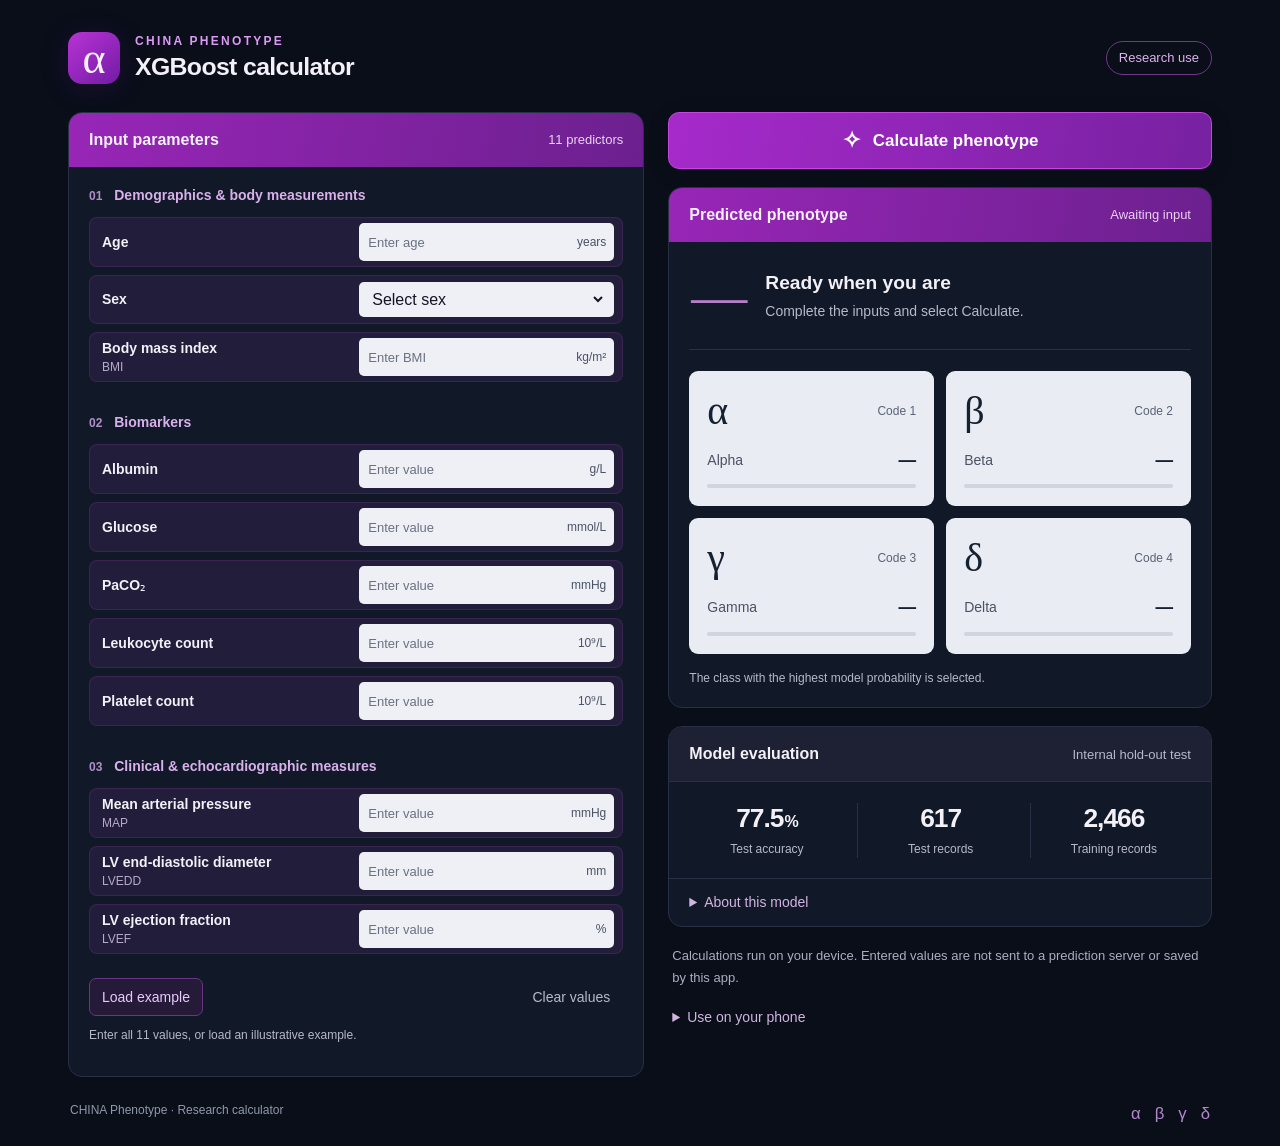
==== docs/model11/index.html @ d19f2a62 "Upload both CHINA phenotype calculators, trained models, and full documentation Preserve all 51 pack" ====
<!doctype html>
<html lang="en">
<head>
  <meta charset="utf-8">
  <meta name="viewport" content="width=device-width, initial-scale=1">
  <meta name="theme-color" content="#891fba">
  <meta name="description" content="An XGBoost research calculator for CHINA phenotypes: enter 11 predictors to estimate alpha, beta, gamma and delta class probabilities.">
  <meta name="robots" content="noindex, nofollow">
  <meta name="apple-mobile-web-app-capable" content="yes">
  <meta name="apple-mobile-web-app-title" content="Phenotype">
  <title>CHINA Phenotype | XGBoost Calculator</title>
  <link rel="icon" type="image/svg+xml" href="data:image/svg+xml,%3Csvg xmlns='http://www.w3.org/2000/svg' viewBox='0 0 64 64'%3E%3Crect width='64' height='64' rx='15' fill='%23891fba'/%3E%3Ctext x='32' y='45' text-anchor='middle' font-family='serif' font-size='49' fill='white'%3E%CE%B1%3C/text%3E%3C/svg%3E">
  <link rel="manifest" href="./manifest.webmanifest">
  <link rel="apple-touch-icon" href="./icon-180.png">
  <link rel="stylesheet" href="./styles.css">
</head>
<body>
  <div class="shell">
    <header class="page-header">
      <div class="identity"><div class="mark" aria-hidden="true">α</div><div><p class="eyebrow">CHINA PHENOTYPE</p><h1>XGBoost calculator</h1></div></div>
      <div class="header-tools"><span class="research-tag">Research use</span><button class="quiet" id="install" type="button" hidden>Install app</button></div>
    </header>
    <main class="workspace">
      <section class="panel input-panel" aria-labelledby="input-heading">
        <div class="panel-header"><h2 id="input-heading">Input parameters</h2><span>11 predictors</span></div>
        <form id="predictor-form" autocomplete="off">
          <fieldset><legend><span>01</span> Demographics &amp; body measurements</legend>
            <div class="field"><label for="Age">Age</label><div class="entry"><input id="Age" name="Age" type="number" inputmode="decimal" min="0" step="any" placeholder="Enter age" required aria-describedby="Age-unit"><span class="unit" id="Age-unit">years</span></div></div>
            <div class="field"><label for="SEX">Sex</label><div class="entry"><select id="SEX" name="SEX" required><option value="">Select sex</option><option value="0">Male (0)</option><option value="1">Female (1)</option></select></div></div>
            <div class="field"><label for="BMI">Body mass index <small>BMI</small></label><div class="entry"><input id="BMI" name="BMI" type="number" inputmode="decimal" min="0" step="any" placeholder="Enter BMI" required aria-describedby="BMI-unit"><span class="unit" id="BMI-unit">kg/m²</span></div></div>
          </fieldset>
          <fieldset><legend><span>02</span> Biomarkers</legend>
            <div class="field"><label for="Albumin">Albumin</label><div class="entry"><input id="Albumin" name="Albumin" type="number" inputmode="decimal" min="0" step="any" placeholder="Enter value" required aria-describedby="Albumin-unit"><span class="unit" id="Albumin-unit">g/L</span></div></div>
            <div class="field"><label for="Glucose">Glucose</label><div class="entry"><input id="Glucose" name="Glucose" type="number" inputmode="decimal" min="0" step="any" placeholder="Enter value" required aria-describedby="Glucose-unit"><span class="unit" id="Glucose-unit">mmol/L</span></div></div>
            <div class="field"><label for="PaCO2">PaCO₂</label><div class="entry"><input id="PaCO2" name="PaCO2" type="number" inputmode="decimal" min="0" step="any" placeholder="Enter value" required aria-describedby="PaCO2-unit"><span class="unit" id="PaCO2-unit">mmHg</span></div></div>
            <div class="field"><label for="Leukocyte">Leukocyte count</label><div class="entry"><input id="Leukocyte" name="Leukocyte" type="number" inputmode="decimal" min="0" step="any" placeholder="Enter value" required aria-describedby="Leukocyte-unit"><span class="unit" id="Leukocyte-unit">10⁹/L</span></div></div>
            <div class="field"><label for="Platelet">Platelet count</label><div class="entry"><input id="Platelet" name="Platelet" type="number" inputmode="decimal" min="0" step="any" placeholder="Enter value" required aria-describedby="Platelet-unit"><span class="unit" id="Platelet-unit">10⁹/L</span></div></div>
          </fieldset>
          <fieldset><legend><span>03</span> Clinical &amp; echocardiographic measures</legend>
            <div class="field"><label for="MAP">Mean arterial pressure <small>MAP</small></label><div class="entry"><input id="MAP" name="MAP" type="number" inputmode="decimal" min="0" step="any" placeholder="Enter value" required aria-describedby="MAP-unit"><span class="unit" id="MAP-unit">mmHg</span></div></div>
            <div class="field"><label for="LVEDD">LV end-diastolic diameter <small>LVEDD</small></label><div class="entry"><input id="LVEDD" name="LVEDD" type="number" inputmode="decimal" min="0" step="any" placeholder="Enter value" required aria-describedby="LVEDD-unit"><span class="unit" id="LVEDD-unit">mm</span></div></div>
            <div class="field"><label for="LVEF">LV ejection fraction <small>LVEF</small></label><div class="entry"><input id="LVEF" name="LVEF" type="number" inputmode="decimal" min="0" max="100" step="any" placeholder="Enter value" required aria-describedby="LVEF-unit"><span class="unit" id="LVEF-unit">%</span></div></div>
          </fieldset>
          <div class="form-actions"><button class="quiet" id="example" type="button" disabled>Load example</button><button class="quiet muted" type="reset">Clear values</button></div>
          <p class="input-status" id="input-status" aria-live="polite">Enter all 11 values, or load an illustrative example.</p>
        </form>
      </section>
      <aside class="results-column" aria-label="Prediction results">
        <button id="calculate" type="submit" form="predictor-form" class="calculate" disabled><span aria-hidden="true">✧</span><span id="calculate-text">Loading model…</span></button>
        <p class="error" id="error" role="alert" hidden></p>
        <section class="panel result-panel" aria-labelledby="result-heading">
          <div class="panel-header"><h2 id="result-heading">Predicted phenotype</h2><span id="result-status">Awaiting input</span></div>
          <div class="result-content">
            <div id="result-summary" class="result-summary" aria-live="polite" aria-atomic="true"><div class="result-symbol" id="result-symbol">—</div><div><p class="summary-label" id="summary-label">Ready when you are</p><p class="summary-detail" id="summary-detail">Complete the inputs and select Calculate.</p></div></div>
            <div class="phenotype-grid" id="phenotype-grid">
              <div class="phenotype-card" data-code="1"><div class="card-top"><span class="greek">α</span><span class="code">Code 1</span></div><div class="card-bottom"><span class="class-name">Alpha</span><span class="probability">—</span></div><div class="track"><div class="bar"></div></div></div>
              <div class="phenotype-card" data-code="2"><div class="card-top"><span class="greek">β</span><span class="code">Code 2</span></div><div class="card-bottom"><span class="class-name">Beta</span><span class="probability">—</span></div><div class="track"><div class="bar"></div></div></div>
              <div class="phenotype-card" data-code="3"><div class="card-top"><span class="greek">γ</span><span class="code">Code 3</span></div><div class="card-bottom"><span class="class-name">Gamma</span><span class="probability">—</span></div><div class="track"><div class="bar"></div></div></div>
              <div class="phenotype-card" data-code="4"><div class="card-top"><span class="greek">δ</span><span class="code">Code 4</span></div><div class="card-bottom"><span class="class-name">Delta</span><span class="probability">—</span></div><div class="track"><div class="bar"></div></div></div>
            </div>
            <p class="result-note">The class with the highest model probability is selected.</p>
            <p id="range-note" class="range-note" hidden></p>
          </div>
        </section>
        <section class="panel model-panel" aria-labelledby="model-heading">
          <div class="panel-header secondary"><h2 id="model-heading">Model evaluation</h2><span>Internal hold-out test</span></div>
          <div class="metrics"><div><strong>77.5<span>%</span></strong><p>Test accuracy</p></div><div><strong>617</strong><p>Test records</p></div><div><strong>2,466</strong><p>Training records</p></div></div>
          <details class="model-details"><summary>About this model</summary><div><p>XGBoost multiclass classification using 11 predictors. The 3,083-record dataset was split into stratified training (80%) and test (20%) sets, with random seed 20260925.</p><p>The outcome is coded 1 = α, 2 = β, 3 = γ, and 4 = δ. These figures describe internal testing; external validation has not been provided.</p><p>Input units follow the supplied calculator specification. For research evaluation; clinical use requires further validation.</p></div></details>
        </section>
        <p class="privacy-note">Calculations run on your device. Entered values are not sent to a prediction server or saved by this app.</p>
        <details class="install-help"><summary>Use on your phone</summary><p>Open this page in your phone’s browser. To keep it as an app, choose “Add to Home Screen” in the share menu on iPhone, or “Install app” / “Add to Home screen” in the browser menu on Android, where supported.</p></details>
      </aside>
    </main>
    <footer><span>CHINA Phenotype · Research calculator</span><span>α &nbsp; β &nbsp; γ &nbsp; δ</span></footer>
  </div>
  <noscript><p class="error">Please enable JavaScript to use the prediction model.</p></noscript>
  <script type="module">
    import('./app.mjs').catch(() => {
      document.getElementById('calculate-text').textContent = 'Model unavailable';
      const error = document.getElementById('error');
      error.textContent = 'The model could not load. Check your connection and reload this page.';
      error.hidden = false;
    });
  </script>
</body>
</html>
---- docs/model11/styles.css ----
:root{color-scheme:dark;--bg:#090e19;--panel:#111827;--line:#273044;--ink:#f3f0f8;--muted:#b6b9ca;--purple:#aa39d4;--bright:#dc9af5;--focus:#f0c4ff;font-family:Inter,-apple-system,BlinkMacSystemFont,"Segoe UI",Arial,sans-serif;font-size:16px}
*{box-sizing:border-box}body{margin:0;background:var(--bg);color:var(--ink);line-height:1.5}button,input,select{font:inherit}button,select{cursor:pointer}button:disabled{cursor:wait;opacity:.65}[hidden]{display:none!important}button:focus-visible,input:focus-visible,select:focus-visible,summary:focus-visible{outline:3px solid var(--focus);outline-offset:3px}button{touch-action:manipulation}button:hover:not(:disabled){filter:brightness(1.13)}.shell{max-width:1200px;margin:auto;padding:32px 28px 20px}.page-header{display:flex;justify-content:space-between;align-items:center;gap:20px;margin-bottom:28px}.identity{display:flex;align-items:center;gap:15px}.mark{display:grid;place-items:center;width:52px;height:52px;border-radius:14px;background:linear-gradient(140deg,#b933d4,#721ba6);font:44px Georgia,serif;box-shadow:0 4px 30px #891fba25}.eyebrow{font-size:.75rem;letter-spacing:.19em;color:var(--bright);font-weight:700;margin:0 0 1px}h1{font-size:1.55rem;letter-spacing:-.025em;line-height:1.3;margin:0}h2{font-size:1rem;font-weight:650;margin:0}.header-tools{display:flex;align-items:center;gap:10px}.research-tag{padding:6px 12px;border:1px solid #713788;border-radius:20px;color:#dfb1ee;font-size:.8125rem;white-space:nowrap}.workspace{display:grid;grid-template-columns:minmax(0,1.06fr) minmax(0,1fr);gap:24px;align-items:start}.panel{border:1px solid var(--line);border-radius:14px;overflow:hidden;background:var(--panel)}.panel-header{padding:15px 20px;display:flex;gap:12px;flex-wrap:wrap;justify-content:space-between;align-items:center;background:linear-gradient(100deg,#9826b7,#6c208f)}.panel-header>span{color:#ead2f4;font-size:.8125rem}.panel-header.secondary{background:#1d2133;border-bottom:1px solid var(--line)}.panel-header.secondary>span{color:var(--muted)}form{padding:18px 20px 12px}fieldset{border:0;padding:0;margin:0 0 22px;min-width:0}fieldset:last-of-type{margin-bottom:16px}legend{padding:0 0 11px;color:#d8b1eb;font-weight:600;font-size:.875rem;display:table;max-width:100%}legend>span{font-size:.75rem;color:#af8fc8;margin-right:8px;font-variant-numeric:tabular-nums}.field{display:grid;grid-template-columns:minmax(0,1fr) minmax(0,1.04fr);gap:12px;align-items:center;margin:0 0 8px;min-height:49px;background:#a145bb20;border:1px solid #813c963f;border-radius:8px;padding:5px 8px 5px 12px}.field label{font-size:.875rem;font-weight:550;line-height:1.35}.field small{color:#b7aacb;font-size:.75rem;display:block;font-weight:400;margin-top:1px}.entry{display:flex;align-items:center;background:#eef0f6;border-radius:5px;min-width:0;padding-right:8px}.entry input,.entry select{border:0;color:#141525;background:transparent;width:100%;min-width:0;outline-offset:0;min-height:35px;padding:7px 9px;font-size:1rem;border-radius:5px;font-variant-numeric:tabular-nums}.entry input::placeholder{color:#697182;font-size:.8125rem}.entry select{color-scheme:light;min-height:35px}.unit{color:#4a5264;font-size:.75rem;white-space:nowrap}.field-note{font-size:.75rem;line-height:1.5;color:#b7aacb;margin:1px 0 11px;padding:0 3px}.form-actions{display:flex;align-items:center;justify-content:space-between;gap:12px}.quiet{border:1px solid #683683;background:#4823585c;color:#ebc8ff;border-radius:7px;min-height:38px;padding:6px 12px;font-size:.875rem}.quiet.muted{border-color:transparent;background:transparent;color:var(--muted)}.input-status{font-size:.75rem;line-height:1.55;color:var(--muted);margin:10px 0 0;min-height:38px}.results-column{display:flex;flex-direction:column;gap:18px;position:sticky;top:22px}.calculate{display:flex;justify-content:center;align-items:center;gap:12px;width:100%;border:1px solid #c446df;border-radius:11px;min-height:57px;padding:13px 20px;font-size:1.06rem;color:white;font-weight:700;background:linear-gradient(100deg,#a62aca,#7721a1);box-shadow:0 5px 22px #0002}.calculate>span:first-child{font-size:1.45rem;line-height:1}.result-content{padding:20px}.result-summary{display:flex;align-items:center;gap:16px;min-height:88px;margin-bottom:21px;padding-bottom:20px;border-bottom:1px solid var(--line)}.result-symbol{font:3.5rem Georgia,serif;color:#b47fc7;line-height:1;min-width:60px;text-align:center}.result-summary.complete .result-symbol{color:#e7b1ff}.summary-label{font-size:1.2rem;font-weight:650;margin:0 0 4px}.summary-detail{font-size:.875rem;color:var(--muted);margin:0}.phenotype-grid{display:grid;grid-template-columns:repeat(2,minmax(0,1fr));gap:12px}.phenotype-card{background:#e9ecf2;color:#152030;padding:15px 16px 16px;border-radius:9px;border:2px solid transparent}.phenotype-card.winner{background:#f4e5fc;border-color:#d572fc;box-shadow:0 0 0 2px #c666e61f}.card-top,.card-bottom{display:flex;justify-content:space-between;align-items:center;gap:5px;flex-wrap:wrap}.greek{font:2.5rem Georgia,serif;line-height:1.15}.code{color:#5a6375;font-size:.75rem}.card-bottom{margin-top:13px}.class-name{font-size:.875rem;color:#4b5264}.probability{font-size:1.1rem;font-variant-numeric:tabular-nums;font-weight:700}.track{height:4px;background:#d1d3df;margin-top:11px;border-radius:5px;overflow:hidden}.bar{height:100%;background:#9225bc;border-radius:5px;width:0;transition:width .3s ease}.result-note{font-size:.75rem;line-height:1.55;color:var(--muted);margin:15px 0 0}.metrics{display:grid;grid-template-columns:repeat(3,minmax(0,1fr));padding:21px 14px 20px;gap:6px}.metrics>div{text-align:center}.metrics>div+div{border-left:1px solid var(--line)}.metrics strong{font-size:1.65rem;letter-spacing:-.04em;font-weight:650;line-height:1.2}.metrics strong>span{font-size:1rem;margin-left:1px}.metrics p{font-size:.75rem;color:var(--muted);margin:6px 0 0;line-height:1.4}.model-details{border-top:1px solid var(--line);padding:13px 20px}.model-details summary,.install-help summary{color:#d2b4e2;font-size:.875rem;cursor:pointer}.model-details p{color:var(--muted);font-size:.875rem;line-height:1.6;margin:12px 0}.privacy-note{color:#a9afc0;font-size:.8125rem;line-height:1.7;margin:0;padding:0 4px}.install-help{padding:0 4px}.install-help p{font-size:.875rem;color:var(--muted);margin:10px 0}.error,.range-note{font-size:.875rem;line-height:1.6;padding:12px 14px;background:#452334;border:1px solid #9c5271;border-radius:8px;color:#ffe2ed;margin:0}.range-note{color:#ffe6b3;background:#392f20;border-color:#785f31;margin-top:14px;font-size:.8125rem}footer{display:flex;justify-content:space-between;gap:16px;padding:24px 2px 0;color:#9098ac;font-size:.75rem}footer>span:last-child{font-size:1.05rem;color:#b487cf}
@media(min-width:900px) and (min-height:1000px){.shell{padding-top:45px}.page-header{margin-bottom:35px}}
@media(max-width:820px){.shell{padding:22px 18px}.workspace{gap:18px;grid-template-columns:minmax(0,1fr) minmax(0,.96fr)}form,.panel-header,.result-content{padding-left:14px;padding-right:14px}.field{gap:8px;padding-left:9px;grid-template-columns:minmax(0,1fr) minmax(0,1.05fr)}.field label{font-size:.8125rem}.metrics strong{font-size:1.35rem}.phenotype-card{padding:12px}.panel-header>span{font-size:.75rem}}
@media(max-width:680px){.shell{padding:20px 16px 24px}.page-header{margin-bottom:23px;gap:12px}.mark{width:44px;height:44px;font-size:38px;flex-shrink:0}.identity{gap:11px}h1{font-size:1.25rem}.eyebrow{font-size:.7rem}.header-tools{gap:6px;flex-direction:column;align-items:flex-end}.research-tag{font-size:.75rem;padding:5px 9px}.workspace{grid-template-columns:minmax(0,1fr);gap:22px}.results-column{position:static}.field{grid-template-columns:minmax(0,1fr) minmax(0,1.02fr);min-height:51px;padding-left:12px}.field label{font-size:.875rem}.entry input,.entry select{min-height:38px}.field-note{max-width:34rem}form{padding:20px 16px 12px}.panel-header{padding:15px 16px}.result-content{padding:20px}.metrics strong{font-size:1.65rem}.calculate{min-height:58px}.phenotype-card{padding:16px}.summary-label{font-size:1.1rem}.model-details{padding:14px 16px}footer{flex-wrap:wrap}.header-tools .quiet{font-size:.75rem;min-height:30px;padding:4px 8px}}
@media(prefers-reduced-motion:reduce){.bar{transition:none}}
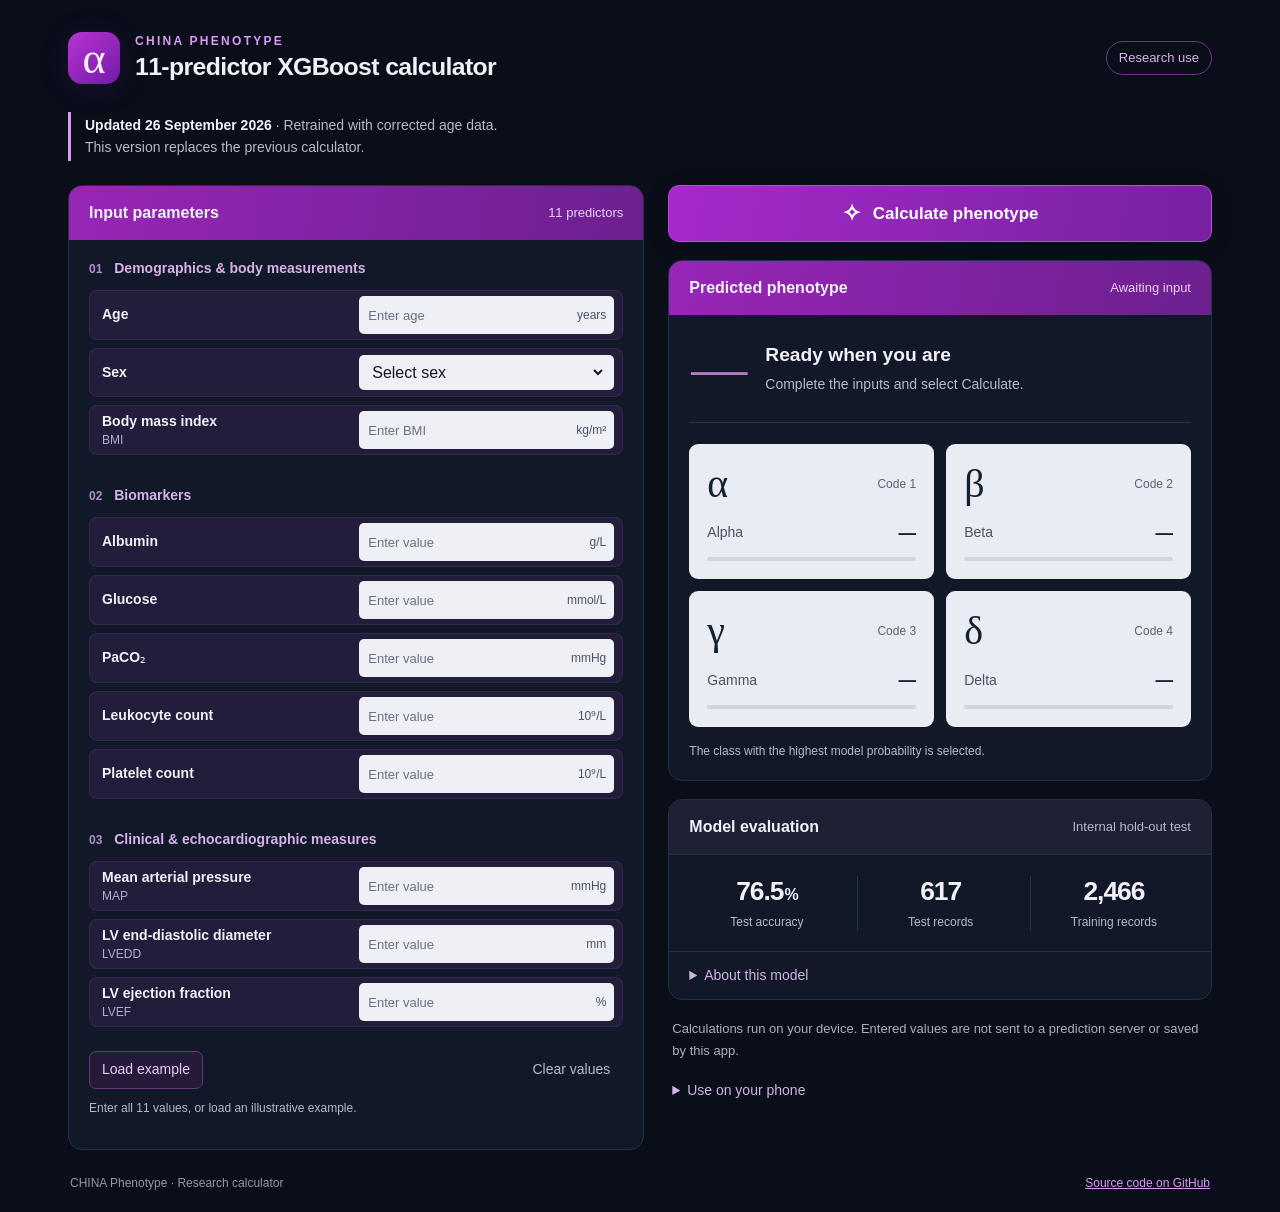
==== commit 8b780a00: "Retrain both phenotype calculators with corrected ages and retire previous model weights Use the cor" ====
--- a/docs/model11/index.html
+++ b/docs/model11/index.html
@@ -1,5 +1,5 @@
 <!doctype html>
-<html lang="en">
+<html lang="en" data-model-version="2026-09-26-age-corrected">
 <head>
   <meta charset="utf-8">
   <meta name="viewport" content="width=device-width, initial-scale=1">
@@ -12,20 +12,21 @@
   <link rel="icon" type="image/svg+xml" href="data:image/svg+xml,%3Csvg xmlns='http://www.w3.org/2000/svg' viewBox='0 0 64 64'%3E%3Crect width='64' height='64' rx='15' fill='%23891fba'/%3E%3Ctext x='32' y='45' text-anchor='middle' font-family='serif' font-size='49' fill='white'%3E%CE%B1%3C/text%3E%3C/svg%3E">
   <link rel="manifest" href="./manifest.webmanifest">
   <link rel="apple-touch-icon" href="./icon-180.png">
-  <link rel="stylesheet" href="./styles.css">
+  <link rel="stylesheet" href="./styles.css?v=2026-09-26-age-corrected">
 </head>
 <body>
   <div class="shell">
     <header class="page-header">
-      <div class="identity"><div class="mark" aria-hidden="true">α</div><div><p class="eyebrow">CHINA PHENOTYPE</p><h1>XGBoost calculator</h1></div></div>
+      <div class="identity"><div class="mark" aria-hidden="true">α</div><div><p class="eyebrow">CHINA PHENOTYPE</p><h1>11-predictor XGBoost calculator</h1></div></div>
       <div class="header-tools"><span class="research-tag">Research use</span><button class="quiet" id="install" type="button" hidden>Install app</button></div>
     </header>
+    <p class="version-note"><strong>Updated 26 September 2026</strong> · Retrained with corrected age data.<br>This version replaces the previous calculator.</p>
     <main class="workspace">
       <section class="panel input-panel" aria-labelledby="input-heading">
         <div class="panel-header"><h2 id="input-heading">Input parameters</h2><span>11 predictors</span></div>
         <form id="predictor-form" autocomplete="off">
           <fieldset><legend><span>01</span> Demographics &amp; body measurements</legend>
-            <div class="field"><label for="Age">Age</label><div class="entry"><input id="Age" name="Age" type="number" inputmode="decimal" min="0" step="any" placeholder="Enter age" required aria-describedby="Age-unit"><span class="unit" id="Age-unit">years</span></div></div>
+            <div class="field"><label for="Age">Age</label><div class="entry"><input id="Age" name="Age" type="number" inputmode="decimal" min="18" step="any" placeholder="Enter age" required aria-describedby="Age-unit"><span class="unit" id="Age-unit">years</span></div></div>
             <div class="field"><label for="SEX">Sex</label><div class="entry"><select id="SEX" name="SEX" required><option value="">Select sex</option><option value="0">Male (0)</option><option value="1">Female (1)</option></select></div></div>
             <div class="field"><label for="BMI">Body mass index <small>BMI</small></label><div class="entry"><input id="BMI" name="BMI" type="number" inputmode="decimal" min="0" step="any" placeholder="Enter BMI" required aria-describedby="BMI-unit"><span class="unit" id="BMI-unit">kg/m²</span></div></div>
           </fieldset>
@@ -64,18 +65,18 @@
         </section>
         <section class="panel model-panel" aria-labelledby="model-heading">
           <div class="panel-header secondary"><h2 id="model-heading">Model evaluation</h2><span>Internal hold-out test</span></div>
-          <div class="metrics"><div><strong>77.5<span>%</span></strong><p>Test accuracy</p></div><div><strong>617</strong><p>Test records</p></div><div><strong>2,466</strong><p>Training records</p></div></div>
-          <details class="model-details"><summary>About this model</summary><div><p>XGBoost multiclass classification using 11 predictors. The 3,083-record dataset was split into stratified training (80%) and test (20%) sets, with random seed 20260925.</p><p>The outcome is coded 1 = α, 2 = β, 3 = γ, and 4 = δ. These figures describe internal testing; external validation has not been provided.</p><p>Input units follow the supplied calculator specification. For research evaluation; clinical use requires further validation.</p></div></details>
+          <div class="metrics"><div><strong><span id="accuracy-value" class="metric-value">76.5</span><span>%</span></strong><p>Test accuracy</p></div><div><strong id="test-records">617</strong><p>Test records</p></div><div><strong id="train-records">2,466</strong><p>Training records</p></div></div>
+          <details class="model-details"><summary>About this model</summary><div><p>XGBoost multiclass classification using 11 predictors. The 3,083-record dataset was split into stratified training (80%) and test (20%) sets, with random seed 20260925.</p><p>The outcome is coded 1 = α, 2 = β, 3 = γ, and 4 = δ. These figures describe internal testing of this classifier. External validation of these updated model weights has not been performed.</p><p>The corrected cohort includes adults aged 18–84 years. Both calculators use the same new test partition. The corrected worksheet order differs from the previous release, so the test membership also differs. The deployed models were fitted on training records only.</p><p>Sex is coded 0 = male and 1 = female.</p><p>Input units follow the supplied calculator specification. For research evaluation; clinical use requires further validation.</p></div></details>
         </section>
         <p class="privacy-note">Calculations run on your device. Entered values are not sent to a prediction server or saved by this app.</p>
         <details class="install-help"><summary>Use on your phone</summary><p>Open this page in your phone’s browser. To keep it as an app, choose “Add to Home Screen” in the share menu on iPhone, or “Install app” / “Add to Home screen” in the browser menu on Android, where supported.</p></details>
       </aside>
     </main>
-    <footer><span>CHINA Phenotype · Research calculator</span><span>α &nbsp; β &nbsp; γ &nbsp; δ</span></footer>
+    <footer><span>CHINA Phenotype · Research calculator</span><a href="https://github.com/drbirdliu-ship-it/CHINA-Phenotype-XGBoost" target="_blank" rel="noopener noreferrer">Source code on GitHub</a></footer>
   </div>
   <noscript><p class="error">Please enable JavaScript to use the prediction model.</p></noscript>
   <script type="module">
-    import('./app.mjs').catch(() => {
+    import('./app.mjs?v=2026-09-26-age-corrected').catch(() => {
       document.getElementById('calculate-text').textContent = 'Model unavailable';
       const error = document.getElementById('error');
       error.textContent = 'The model could not load. Check your connection and reload this page.';
--- a/docs/model11/styles.css
+++ b/docs/model11/styles.css
@@ -4,3 +4,5 @@
 @media(max-width:820px){.shell{padding:22px 18px}.workspace{gap:18px;grid-template-columns:minmax(0,1fr) minmax(0,.96fr)}form,.panel-header,.result-content{padding-left:14px;padding-right:14px}.field{gap:8px;padding-left:9px;grid-template-columns:minmax(0,1fr) minmax(0,1.05fr)}.field label{font-size:.8125rem}.metrics strong{font-size:1.35rem}.phenotype-card{padding:12px}.panel-header>span{font-size:.75rem}}
 @media(max-width:680px){.shell{padding:20px 16px 24px}.page-header{margin-bottom:23px;gap:12px}.mark{width:44px;height:44px;font-size:38px;flex-shrink:0}.identity{gap:11px}h1{font-size:1.25rem}.eyebrow{font-size:.7rem}.header-tools{gap:6px;flex-direction:column;align-items:flex-end}.research-tag{font-size:.75rem;padding:5px 9px}.workspace{grid-template-columns:minmax(0,1fr);gap:22px}.results-column{position:static}.field{grid-template-columns:minmax(0,1fr) minmax(0,1.02fr);min-height:51px;padding-left:12px}.field label{font-size:.875rem}.entry input,.entry select{min-height:38px}.field-note{max-width:34rem}form{padding:20px 16px 12px}.panel-header{padding:15px 16px}.result-content{padding:20px}.metrics strong{font-size:1.65rem}.calculate{min-height:58px}.phenotype-card{padding:16px}.summary-label{font-size:1.1rem}.model-details{padding:14px 16px}footer{flex-wrap:wrap}.header-tools .quiet{font-size:.75rem;min-height:30px;padding:4px 8px}}
 @media(prefers-reduced-motion:reduce){.bar{transition:none}}
+
+.version-note{font-size:.875rem;color:var(--muted);border-left:3px solid var(--bright);padding:2px 0 2px 14px;margin:0 0 24px;line-height:1.6}.version-note strong{color:var(--ink)}.metrics strong>.metric-value{font-size:inherit;margin:0}footer a{color:var(--bright)}
